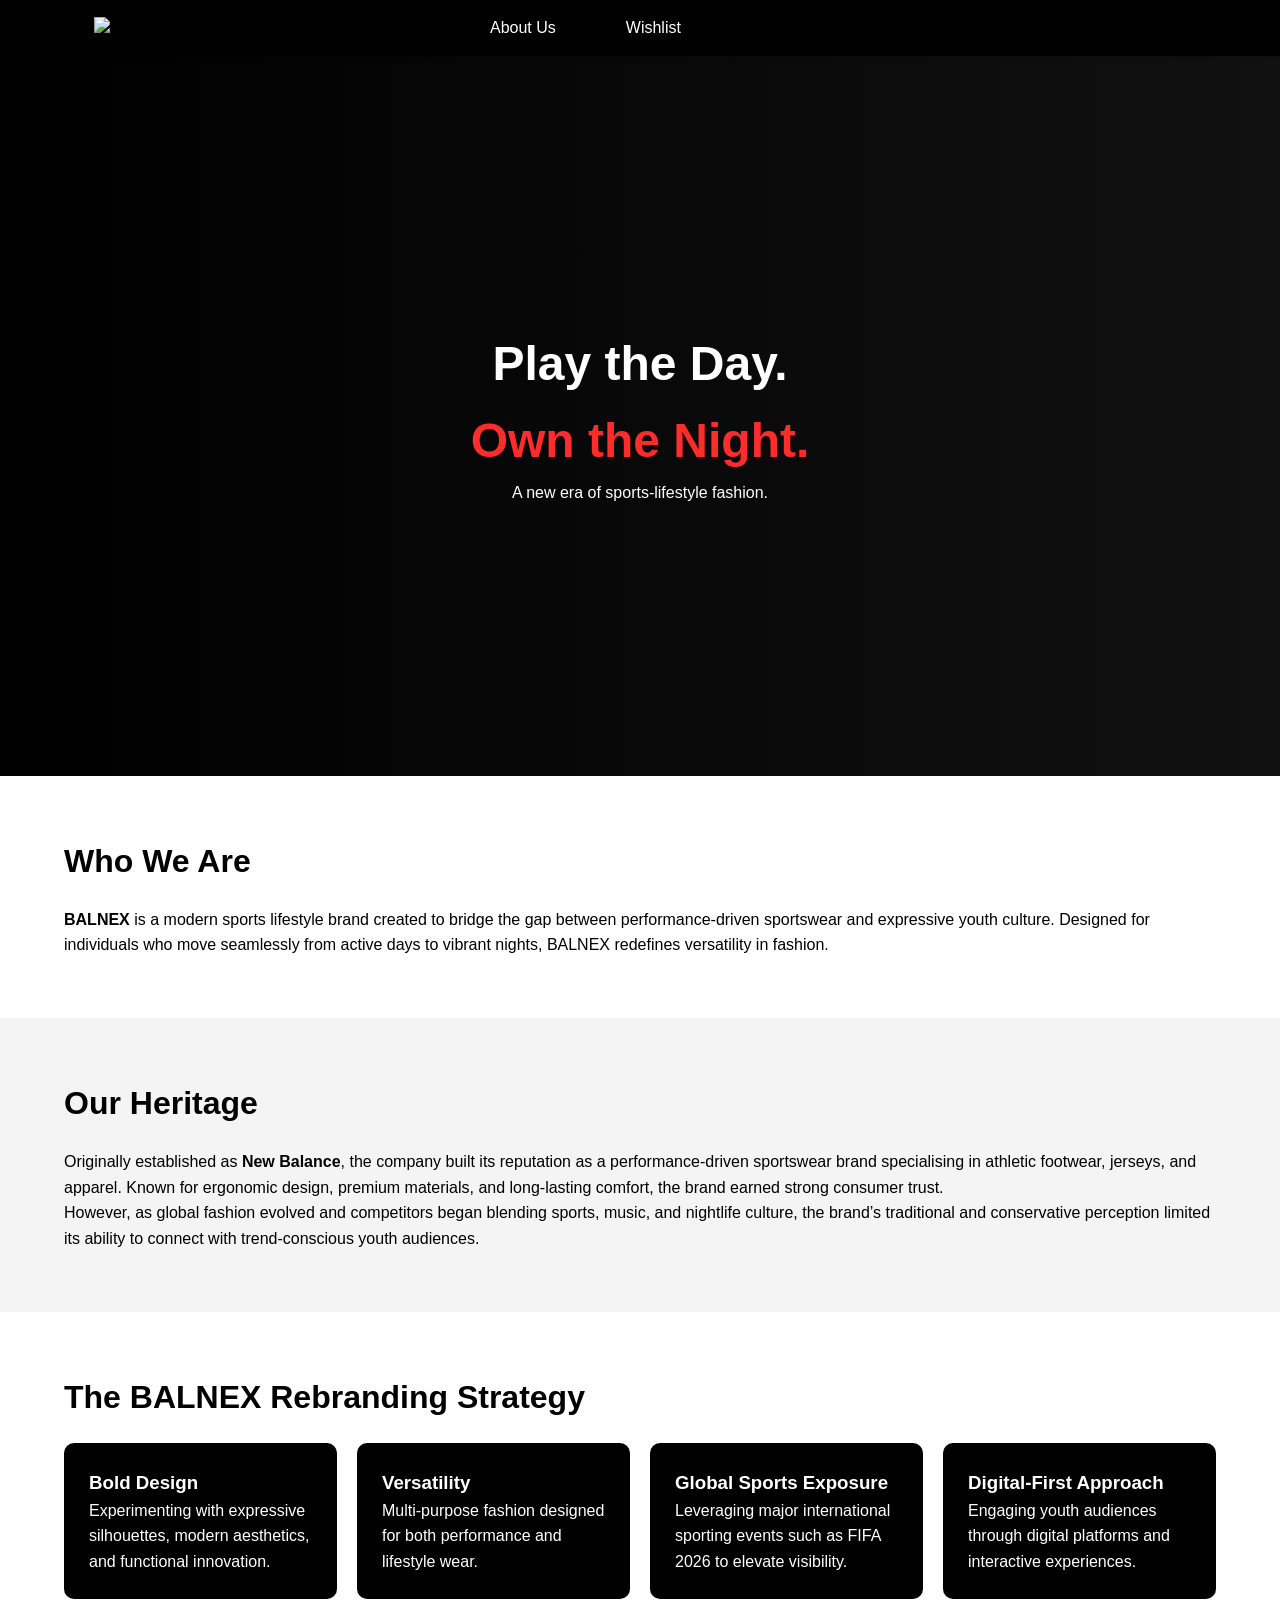
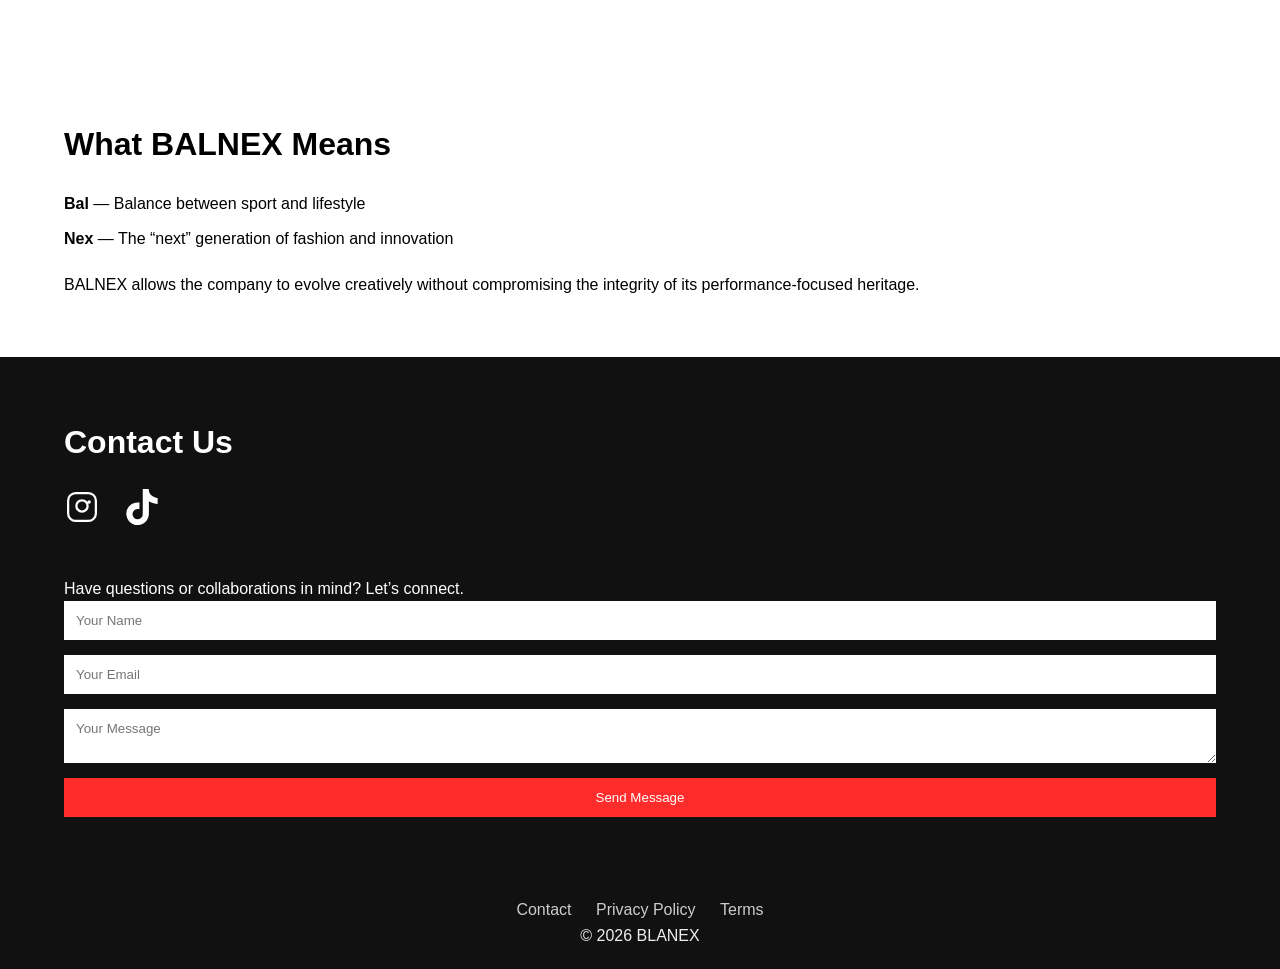
==== about.html @ 813cd43b "Add files via upload" ====
<!DOCTYPE html>
<html lang="en">
<head>
  <meta charset="UTF-8" />
  <meta name="viewport" content="width=device-width, initial-scale=1.0" />
  <title>About us - BLANEX</title>
  <link rel="stylesheet" href="css/style.css">
  <link rel="shortcut icon" href="images/logo.png">
  <script src="js/script.js" defer></script>
</head>
<body>

<!-- ====== NAVIGATION ====== -->
<header class="navbar">
  <div class="container">
    <div class="logo">
      <a href="index.html"><img src="images/logo.png"></a>
    </div>
    <nav class="nav-wrapper">
      <ul class="nav-links">
        <li><a href="about.html">About Us</a></li>
        <li><a href="wishlist.html">Wishlist</a></li>
    </nav>
  </div>
</header>

<!-- ===== HERO SECTION ===== -->
<section class="about-hero">
  <div class="hero-content">
    <h1>Play the Day.<br><span>Own the Night.</span></h1>
    <p>A new era of sports-lifestyle fashion.</p>
  </div>
</section>

<!-- ===== ABOUT BALNEX ===== -->
<section class="about container">
  <h2>Who We Are</h2>
  <p>
    <strong>BALNEX</strong> is a modern sports lifestyle brand created to bridge the
    gap between performance-driven sportswear and expressive youth culture.
    Designed for individuals who move seamlessly from active days to vibrant nights,
    BALNEX redefines versatility in fashion.
  </p>
</section>

<!-- ===== REBRANDING BACKGROUND ===== -->
<section class="background">
  <div class="container">
    <h2>Our Heritage</h2>
    <p>
      Originally established as <strong>New Balance</strong>, the company built its reputation
      as a performance-driven sportswear brand specialising in athletic footwear,
      jerseys, and apparel. Known for ergonomic design, premium materials,
      and long-lasting comfort, the brand earned strong consumer trust.
    </p>

    <p>
      However, as global fashion evolved and competitors began blending sports,
      music, and nightlife culture, the brand’s traditional and conservative perception
      limited its ability to connect with trend-conscious youth audiences.
    </p>
  </div>
</section>

<!-- ===== REBRANDING STRATEGY ===== -->
<section class="strategy container">
  <h2>The BALNEX Rebranding Strategy</h2>

  <div class="strategy-grid">
    <div class="strategy-card">
      <h3>Bold Design</h3>
      <p>Experimenting with expressive silhouettes, modern aesthetics, and functional innovation.</p>
    </div>

    <div class="strategy-card">
      <h3>Versatility</h3>
      <p>Multi-purpose fashion designed for both performance and lifestyle wear.</p>
    </div>

    <div class="strategy-card">
      <h3>Global Sports Exposure</h3>
      <p>Leveraging major international sporting events such as FIFA 2026 to elevate visibility.</p>
    </div>

    <div class="strategy-card">
      <h3>Digital-First Approach</h3>
      <p>Engaging youth audiences through digital platforms and interactive experiences.</p>
    </div>
  </div>
</section>

<!-- ===== BRAND MEANING ===== -->
<section class="brand-meaning">
  <div class="container">
    <h2>What BALNEX Means</h2>
    <ul>
      <li><strong>Bal</strong> — Balance between sport and lifestyle</li>
      <li><strong>Nex</strong> — The “next” generation of fashion and innovation</li>
    </ul>
    <p>
      BALNEX allows the company to evolve creatively without compromising
      the integrity of its performance-focused heritage.
    </p>
  </div>
</section>

<!-- ===== CONTACT US ===== -->
<section class="contact">
  <div class="container">
    <h2>Contact Us</h2>
    <div class="social-links" aria-label="Social media links">
      <a href="https://www.instagram.com/" target="_blank" rel="noopener" aria-label="Instagram">
    <svg role="img" viewBox="0 0 24 24" aria-hidden="true" focusable="false">
      <path d="M7.75 2h8.5A5.75 5.75 0 0 1 22 7.75v8.5A5.75 5.75 0 0 1 16.25 22h-8.5A5.75 5.75 0 0 1 2 16.25v-8.5A5.75 5.75 0 0 1 7.75 2Zm0 1.5A4.25 4.25 0 0 0 3.5 7.75v8.5A4.25 4.25 0 0 0 7.75 20.5h8.5a4.25 4.25 0 0 0 4.25-4.25v-8.5A4.25 4.25 0 0 0 16.25 3.5h-8.5Zm4.25 3.25a4.5 4.5 0 1 1 0 9 4.5 4.5 0 0 1 0-9Zm0 1.5a3 3 0 1 0 0 6 3 3 0 0 0 0-6Zm4.75-.75a1.125 1.125 0 1 1 0 2.25 1.125 1.125 0 0 1 0-2.25Z"/>
    </svg>
  </a>
      <a href="https://www.tiktok.com/@username" target="_blank" rel="noopener" aria-label="TikTok">
  <svg role="img" viewBox="0 0 24 24" aria-hidden="true" focusable="false">
    <path d="M12.525.02c1.31-.02 2.61-.01 3.91-.02.08 1.53.63 3.09 1.75 4.17 1.12 1.11 2.7 1.62 4.24 1.79v4.03c-1.44-.05-2.89-.35-4.2-.97-.57-.26-1.1-.59-1.62-.93-.01 2.92.01 5.84-.02 8.75-.08 1.4-.54 2.79-1.35 3.94-1.31 1.92-3.58 3.17-5.91 3.21-1.43.08-2.86-.31-4.08-1.03-2.02-1.19-3.44-3.37-3.65-5.71-.02-.5-.03-1-.01-1.49.18-1.9 1.12-3.72 2.58-4.96 1.66-1.44 3.98-2.13 6.15-1.72.02 1.48-.04 2.96-.04 4.44-.99-.32-2.15-.23-3.02.37-.63.41-1.11 1.04-1.36 1.75-.21.51-.15 1.07-.14 1.61.24 1.64 1.82 3.02 3.5 2.87 1.12-.01 2.19-.66 2.77-1.61.19-.33.4-.67.41-1.06.1-1.79.06-3.57.07-5.36.01-4.03-.01-8.05.02-12.07z"/>
  </svg>
</a>
  </div>
    <br><br>
    <p>Have questions or collaborations in mind? Let’s connect.</p>

    <form id="contact-form" class="contact-form" action="https://formspree.io/f/mvgrevdw" method="POST">
      <input type="text" placeholder="Your Name" required>
      <input type="email" placeholder="Your Email" required>
      <textarea placeholder="Your Message" required></textarea>
      <input type="hidden" name="_subject" value="New Feedback from Dealoria!">
        <button type="submit" id="contactBtn">Send Message</button>
    </form>
  </div>
</section>


<footer class="footer">
    <div class="container">
      <div class="footer-links">
        <a href="about.html">Contact</a>
        <a href="privacy.html">Privacy Policy</a>
        <a href="terms.html">Terms</a>
      </div>
      <p>&copy; 2026 BLANEX</p>
    </div>
  </footer>

</body>
</html>
---- css/style.css ----
/* ==== GLOBAL STYLES ==== */
body {
  font-family: Arial, sans-serif;
  margin: 0;
  padding: 0;
  line-height: 1.6;
}

.container {
  width: 90%;
  max-width: 1200px;
  margin: auto;
}

/* ===== HEADER ===== */
/* Navigation Bar */
.navbar {
  position: sticky;
  top: 0;
  z-index: 100;
  background-color: #FFFFFF; /* Pure White */
  box-shadow: 0 2px 5px rgba(0,0,0,0.1);
  padding: 10px 0;
}

.navbar .container {
  max-width: 1200px;
  margin: auto;
  padding: 0 10px;
  display: flex;
  justify-content: space-between;
  align-items: center;
}

.logo img {
  height: 100px;
  margin-right: 350px;
}

.nav-links {
  list-style: none;
  display: flex;
  gap: 30px;
  margin: 0;
  padding: 0;
}

.nav-links li {
  position: relative;
}

.nav-links a {
  text-decoration: none;
  color: #2E2E2E; /* Dark Gray */
  font-weight: 500;
  padding: 8px 10px;
  transition: color 0.3s;
}

.nav-links a:hover {
  color: #FFD700; /* Accent Yellow */
}

.nav-wrapper {
  flex: 1;
  display: flex;
  width: 100%;
}

.nav-links {
  display: flex;
  list-style: none;
  gap: 30px;
  margin: 0;
  padding: 0;
  align-items: center;
}

.nav-right {
  display: flex;
  align-items: center;
  gap:20px;
}



/* ===== HERO ===== */
.hero {
  position: relative;
  text-align: center;
  color: #fff;
  margin: 0;
  padding: 0;
}
.hero img {
  width: 100%;
  height: 560px;
  display: block;
}
.hero-text {
  position: absolute;
  top: 50%;
  left: 50%;
  transform: translate(-50%, -50%);
  color: black;
  background: rgba(245, 245, 245, 0.5);
  border-radius: 8px;
  padding: 20px;
}

.wishlist-btn {
  background: transparent;
  border: 1px solid #000;
  padding: 10px 20px;
  cursor: pointer;
}

.wishlist-btn:hover {
  background: black;
  color: white;
}


/* ===== PRODUCTS ===== */
.products {
  padding: 50px 0;
}
.section-title {
  text-align: center;
  margin-bottom: 30px;
}
.product-grid {
  display: flex;
  justify-content: center;
  gap: 30px;
  margin: 30px 0;
  flex-wrap: wrap;
}
.product-card {
  border: 1px solid #ddd;
  text-align: center;
  padding: 15px;
}
.product-card img {
  width: auto;
  height: 300px;
}
.btn-secondary {
  background: #000;
  color: #fff;
  padding: 7px 12px;
  text-decoration: none;
  display: inline-block;
  margin-top: 8px;
}

/* ===== NEWSLETTER ===== */
.newsletter {
  background: #f4f4f4;
  padding: 40px 0;
  text-align: center;
}
.subscribe-form input {
  padding: 10px;
  width: 250px;
  border: 1px solid #ccc;
}
.subscribe-form button {
  padding: 10px 20px;
  background: black;
  color: white;
  border: none;
  cursor: pointer;
}

/* ===== FOOTER ===== */
.footer {
  background: #111;
  color: #eee;
  text-align: center;
  padding: 20px 0;
}
.footer-links a {
  color: #ccc;
  margin: 0 10px;
  text-decoration: none;
}

/* ===== ABOUT ===== */
* {
  box-sizing: border-box;
  margin: 0;
  padding: 0;
  font-family: Arial, Helvetica, sans-serif;
}

.container {
  width: 90%;
  max-width: 1200px;
  margin: auto;
}

/* ===== NAVBAR ===== */
.navbar {
  background: #000;
  padding: 15px 0;
}

.nav-flex {
  display: flex;
  justify-content: space-between;
  align-items: center;
}

.navbar a {
  color: #fff;
  margin-left: 20px;
  text-decoration: none;
}

/* ===== HERO ===== */
.about-hero {
  height: 80vh;
  background: linear-gradient(to right, #000, #111);
  display: flex;
  align-items: center;
  justify-content: center;
  color: #fff;
  text-align: center;
}

.about-hero h1 {
  font-size: 3rem;
}

.about-hero span {
  color: #ff2c2c;
}

/* ===== SECTIONS ===== */
section {
  padding: 60px 0;
}

h2 {
  margin-bottom: 20px;
  font-size: 2rem;
}

/* ===== BACKGROUND ===== */
.background {
  background: #f4f4f4;
}

/* ===== STRATEGY ===== */
.strategy-grid {
  display: grid;
  grid-template-columns: repeat(auto-fit, minmax(220px, 1fr));
  gap: 20px;
}

.strategy-card {
  background: #000;
  color: #fff;
  padding: 25px;
  border-radius: 10px;
}

/* ===== BRAND MEANING ===== */
.brand-meaning ul {
  list-style: none;
  margin: 20px 0;
}

.brand-meaning li {
  margin-bottom: 10px;
}

/* ===== CONTACT ===== */
.contact {
  background: #111;
  color: #fff;
}

.contact-form {
  display: flex;
  flex-direction: column;
  gap: 15px;
}

.contact-form input,
.contact-form textarea {
  padding: 12px;
  border: none;
}

.contact-form button {
  background: #ff2c2c;
  color: #fff;
  padding: 12px;
  border: none;
  cursor: pointer;
}

/*social media icons */
.social-links {
  display: flex;
  justify-content: left;
  gap: 1.5rem;
  margin-top: 0.75rem;
}
.social-links a {
  display: inline-block;
  width: 36px;
  height: 36px;
  color: white;
  transition: transform var(--transition-speed), color var(--transition-speed);
}
.social-links a:hover,
.social-links a:focus {
  color: #FFD700; /* Accent Yellow */
  transform: scale(1.2);
  outline: none;
}
.social-links svg {
  width: 100%;
  height: 100%;
  fill: currentColor;
  pointer-events: none;
}
/* ===== IMAGE SWAP (Shoes/Jerseys) ===== */
.product-image {
  position: relative;
  width: 100%;
  height: 300px;
}

.product-image img {
  width: auto;
  height: 300px;
  transition: opacity 0.4s ease;
}

.product-image .img-hover {
  position: absolute;
  top: 0;
  left: 50%;
  transform: translateX(-50%);
  opacity: 0;
}

.product-card:hover .img-hover {
  opacity: 1;
}

.product-card:hover .img-main {
  opacity: 0;
}

/* ===== SLIDESHOW ITEMS ===== */
.slideshow-img {
  width: auto;
  height: 300px;
  transition: opacity 0.4s ease;
}

.product-card.slideshow img {
  display: block;
  margin: 0 auto;
}
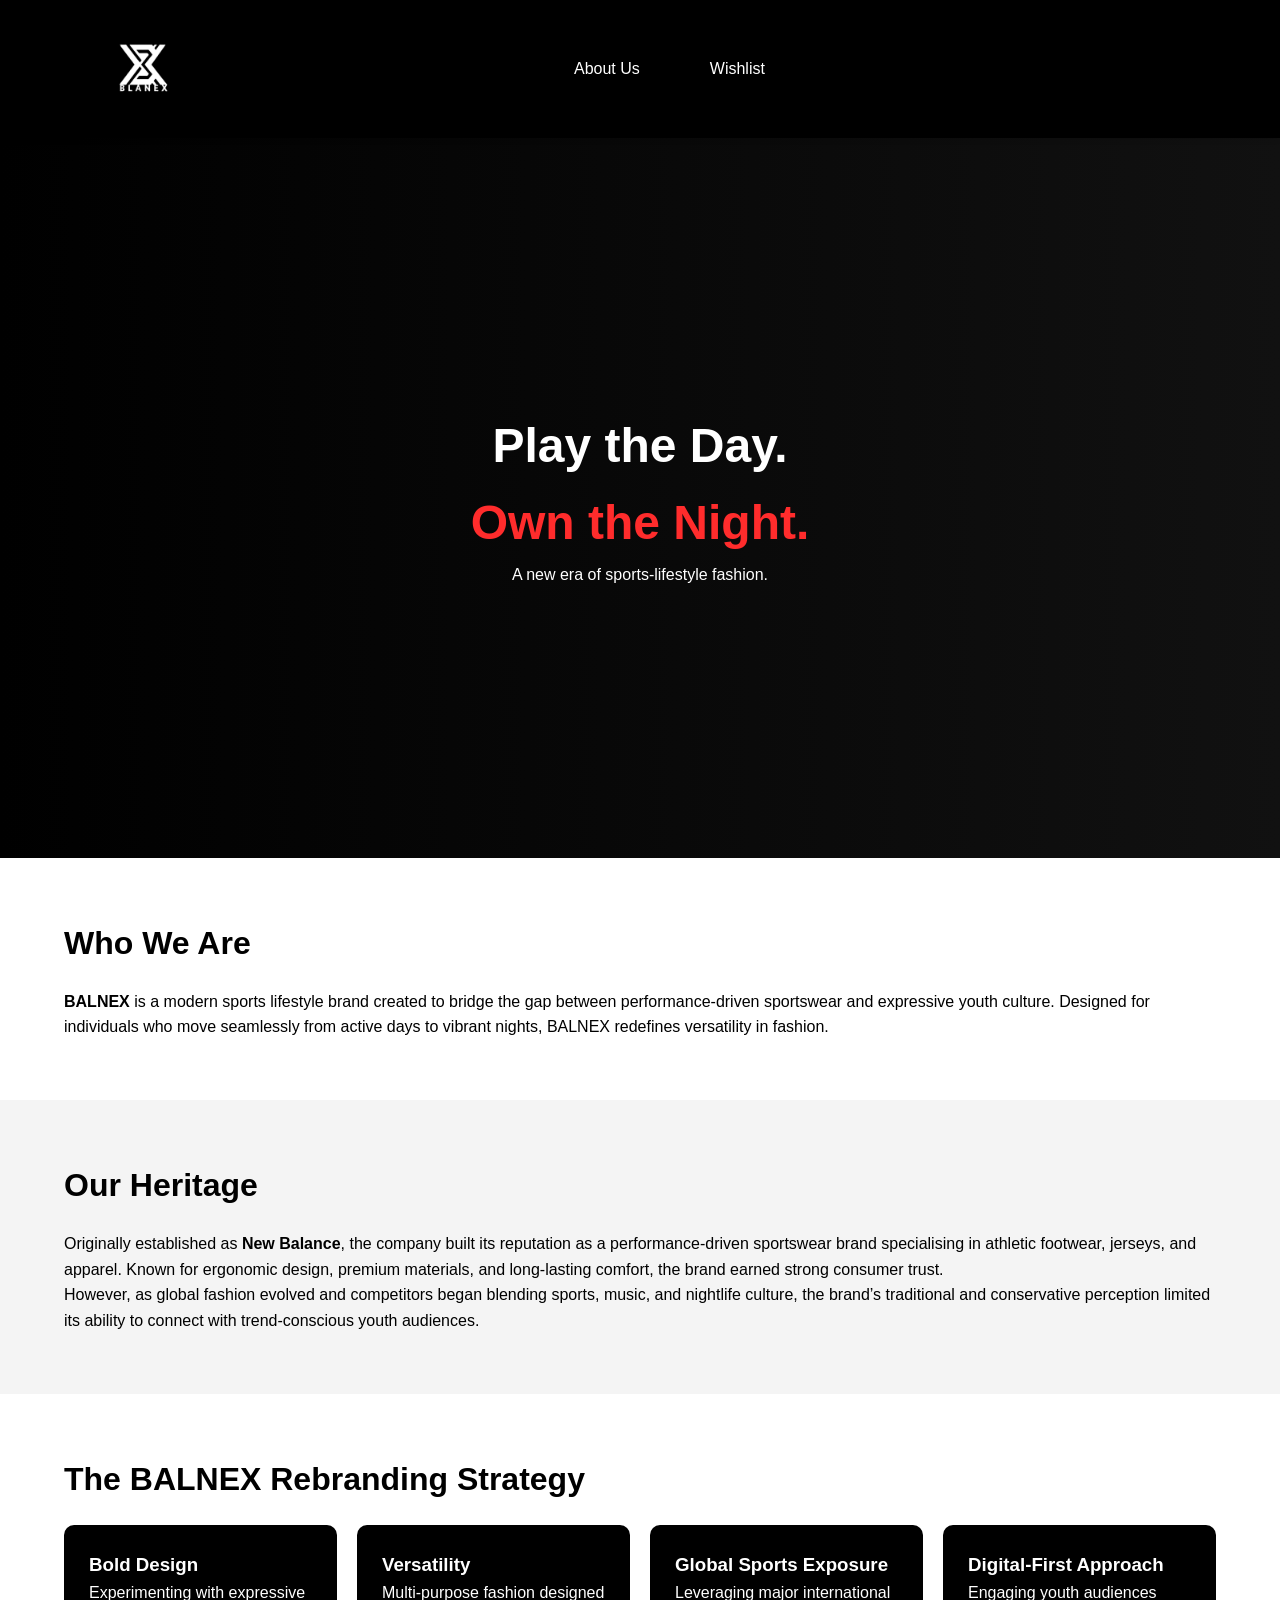
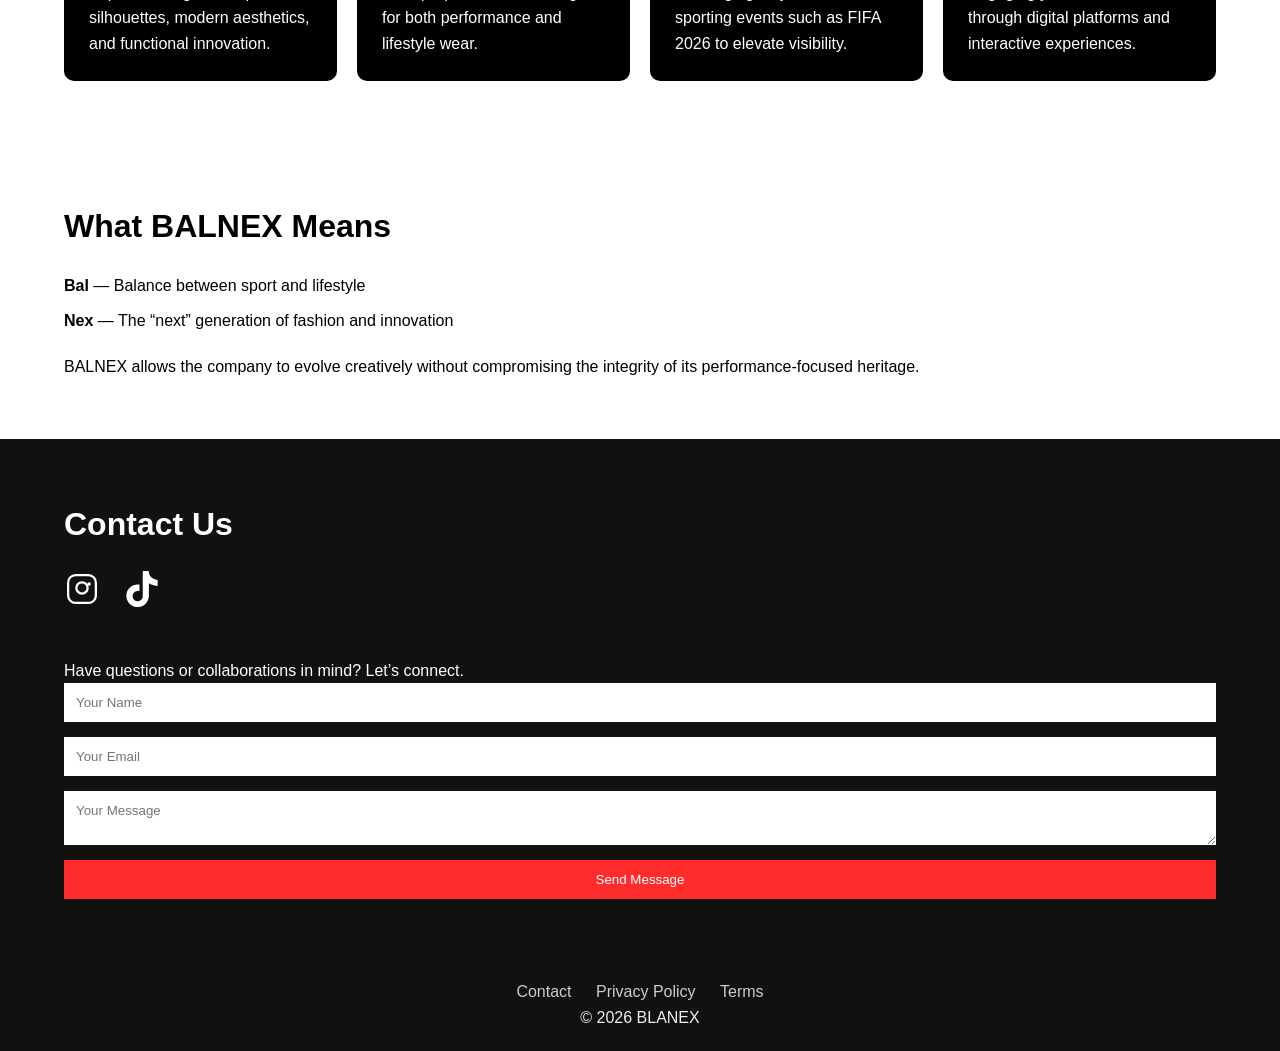
==== commit 4acab8ae: "Fix HTML encoding issues in about.html" ====
--- a/about.html
+++ b/about.html
@@ -109,12 +109,12 @@
   <div class="container">
     <h2>Contact Us</h2>
     <div class="social-links" aria-label="Social media links">
-      <a href="https://www.instagram.com/" target="_blank" rel="noopener" aria-label="Instagram">
+      <a href="https://www.instagram.com/blanex._?utm_source=qr&igsh=ZXdhM2Izam01cW0y" target="_blank" rel="noopener" aria-label="Instagram">
     <svg role="img" viewBox="0 0 24 24" aria-hidden="true" focusable="false">
       <path d="M7.75 2h8.5A5.75 5.75 0 0 1 22 7.75v8.5A5.75 5.75 0 0 1 16.25 22h-8.5A5.75 5.75 0 0 1 2 16.25v-8.5A5.75 5.75 0 0 1 7.75 2Zm0 1.5A4.25 4.25 0 0 0 3.5 7.75v8.5A4.25 4.25 0 0 0 7.75 20.5h8.5a4.25 4.25 0 0 0 4.25-4.25v-8.5A4.25 4.25 0 0 0 16.25 3.5h-8.5Zm4.25 3.25a4.5 4.5 0 1 1 0 9 4.5 4.5 0 0 1 0-9Zm0 1.5a3 3 0 1 0 0 6 3 3 0 0 0 0-6Zm4.75-.75a1.125 1.125 0 1 1 0 2.25 1.125 1.125 0 0 1 0-2.25Z"/>
     </svg>
   </a>
-      <a href="https://www.tiktok.com/@username" target="_blank" rel="noopener" aria-label="TikTok">
+      <a href="https://www.tiktok.com/@user3460302229618?_r=1&_t=ZS-934WqJC7dYL" target="_blank" rel="noopener" aria-label="TikTok">
   <svg role="img" viewBox="0 0 24 24" aria-hidden="true" focusable="false">
     <path d="M12.525.02c1.31-.02 2.61-.01 3.91-.02.08 1.53.63 3.09 1.75 4.17 1.12 1.11 2.7 1.62 4.24 1.79v4.03c-1.44-.05-2.89-.35-4.2-.97-.57-.26-1.1-.59-1.62-.93-.01 2.92.01 5.84-.02 8.75-.08 1.4-.54 2.79-1.35 3.94-1.31 1.92-3.58 3.17-5.91 3.21-1.43.08-2.86-.31-4.08-1.03-2.02-1.19-3.44-3.37-3.65-5.71-.02-.5-.03-1-.01-1.49.18-1.9 1.12-3.72 2.58-4.96 1.66-1.44 3.98-2.13 6.15-1.72.02 1.48-.04 2.96-.04 4.44-.99-.32-2.15-.23-3.02.37-.63.41-1.11 1.04-1.36 1.75-.21.51-.15 1.07-.14 1.61.24 1.64 1.82 3.02 3.5 2.87 1.12-.01 2.19-.66 2.77-1.61.19-.33.4-.67.41-1.06.1-1.79.06-3.57.07-5.36.01-4.03-.01-8.05.02-12.07z"/>
   </svg>
@@ -147,3 +147,4 @@
 
 </body>
 </html>
+
